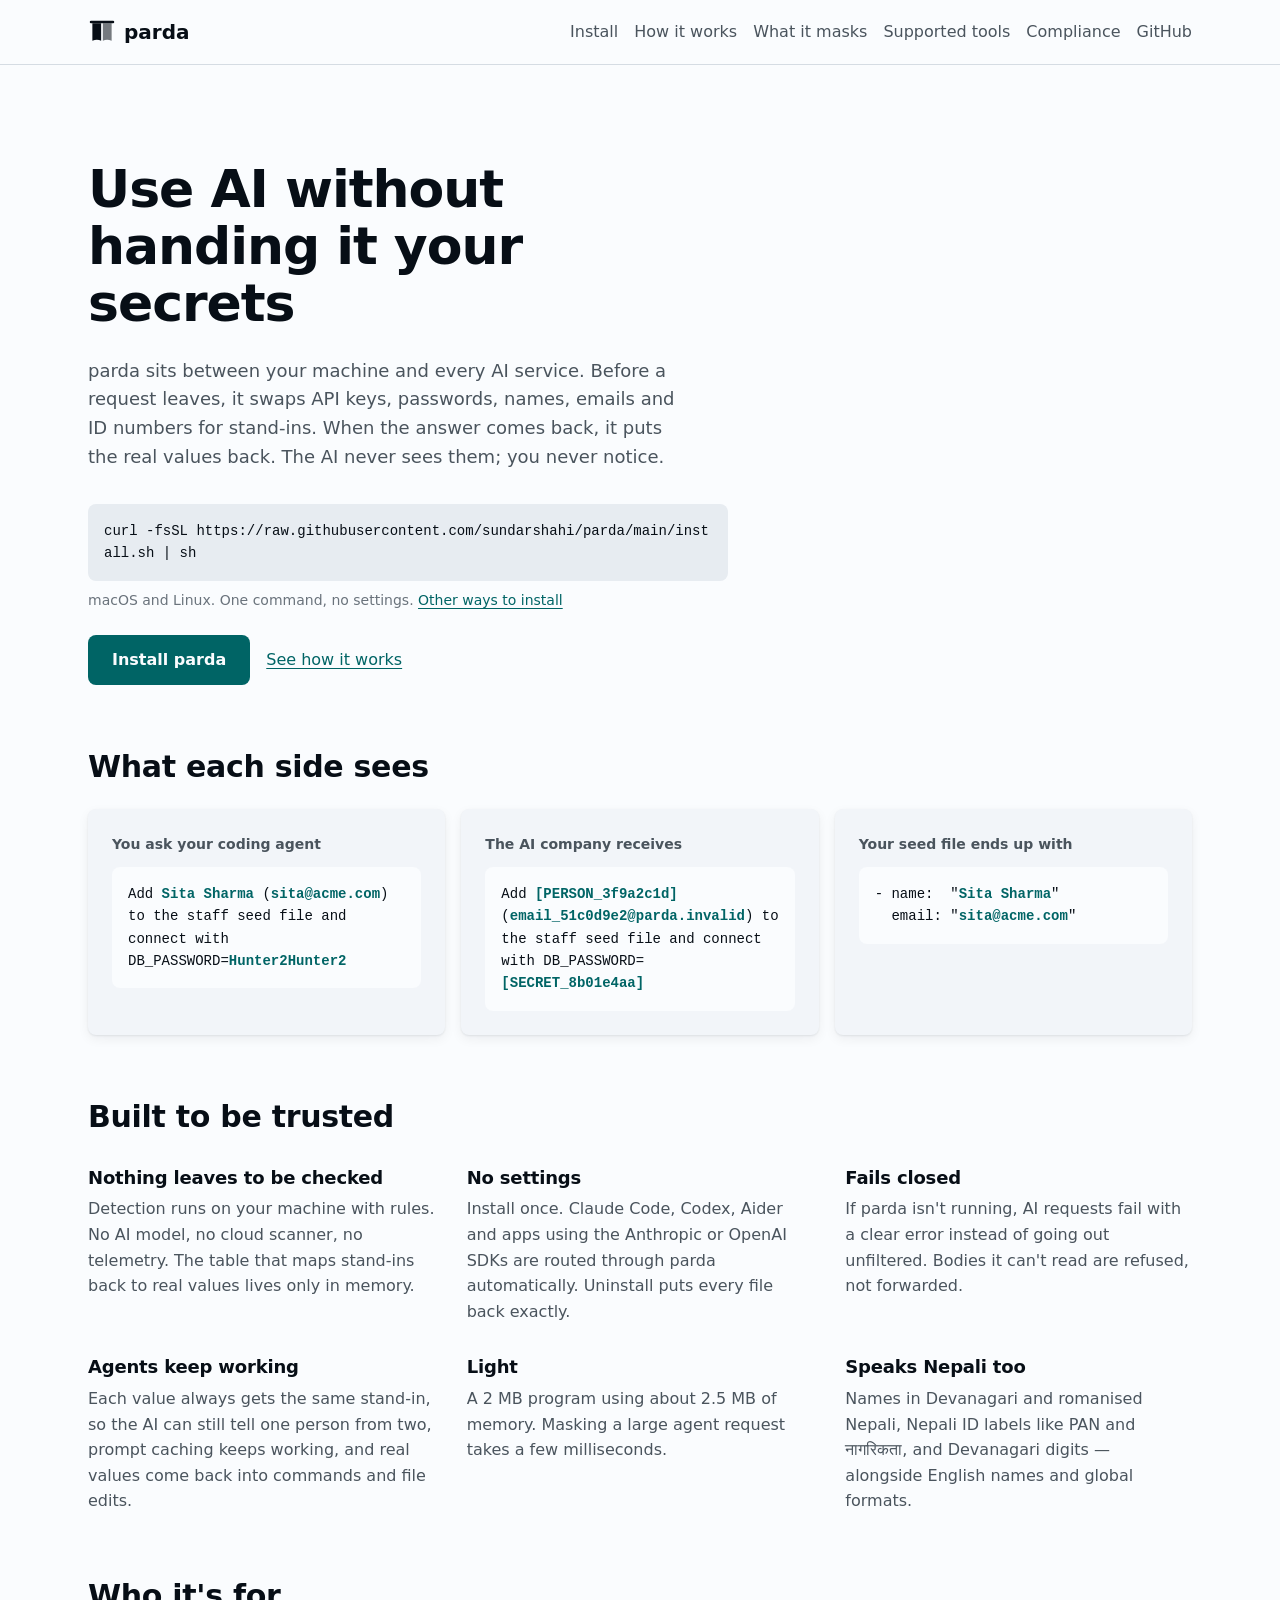
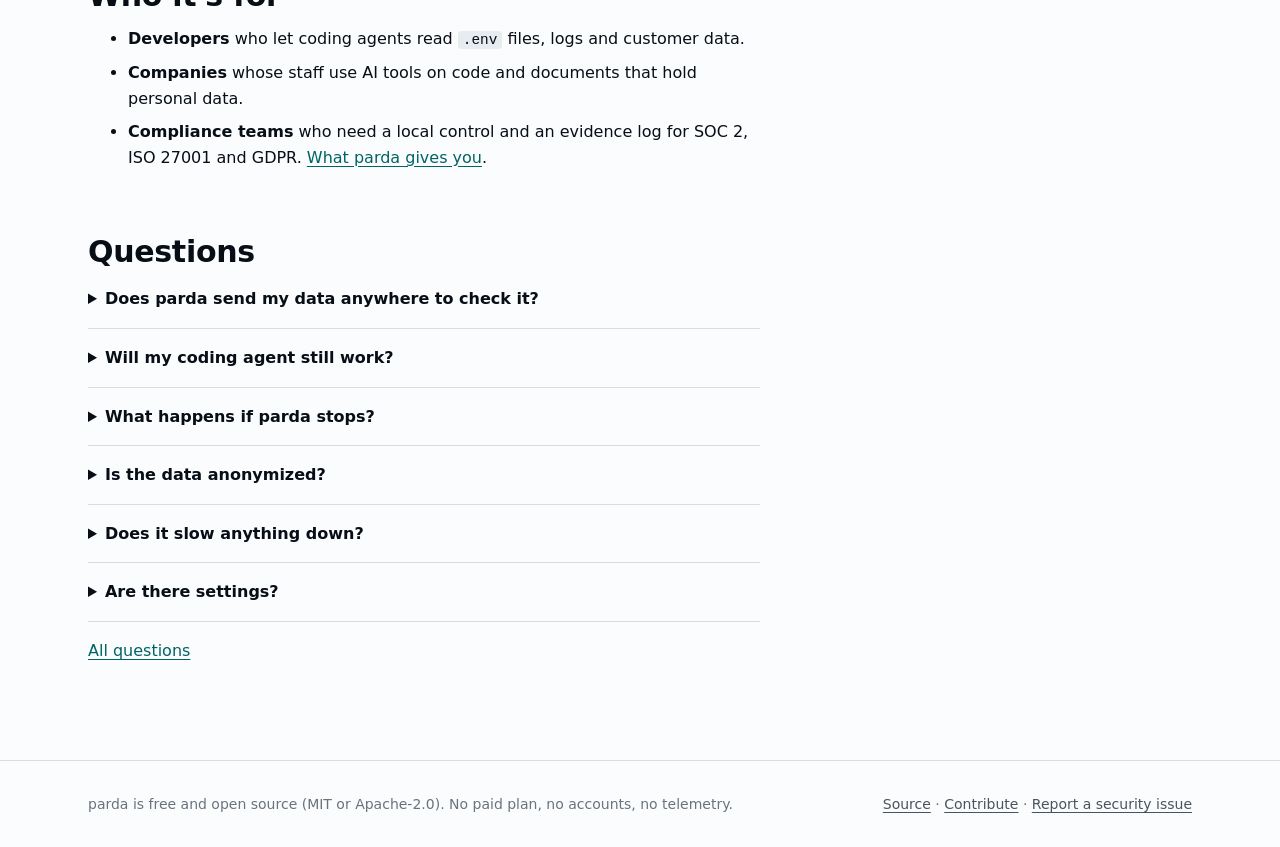
==== site/index.html @ 13eb5319 "Docs, website, CI and installer - README, CONTRIBUTING, SECURITY, CHANGELOG, issue and PR templates " ====
<!doctype html>
<html lang="en">
<head>
<meta charset="utf-8">
<meta name="viewport" content="width=device-width, initial-scale=1">
<title>parda — keep secrets and personal data out of AI tools</title>
<meta name="description" content="Free, open-source local proxy that masks API keys, passwords, names, emails and IDs before Claude Code, Codex and other AI tools send them — and restores them in the answer.">
<link rel="canonical" href="https://sundarshahi.github.io/parda/">
<link rel="icon" href="favicon.svg" type="image/svg+xml">
<link rel="stylesheet" href="style.css">
<meta name="theme-color" content="#1f6f78">
<meta property="og:type" content="website">
<meta property="og:site_name" content="parda">
<meta property="og:title" content="parda — keep secrets and personal data out of AI tools">
<meta property="og:description" content="Free, open-source local proxy that masks API keys, passwords, names, emails and IDs before Claude Code, Codex and other AI tools send them — and restores them in the answer.">
<meta property="og:url" content="https://sundarshahi.github.io/parda/">
<meta property="og:image" content="https://sundarshahi.github.io/parda/og.png">
<meta property="og:image:width" content="1200">
<meta property="og:image:height" content="630">
<meta name="twitter:card" content="summary_large_image">
<script type="application/ld+json">{"@context": "https://schema.org", "@type": "SoftwareApplication", "name": "parda", "applicationCategory": "SecurityApplication", "operatingSystem": "macOS, Linux", "description": "Local proxy that masks secrets and personal data before AI coding agents and apps send them, and restores the real values in the answer.", "url": "https://sundarshahi.github.io/parda/", "downloadUrl": "https://github.com/sundarshahi/parda/releases/latest", "license": "https://opensource.org/licenses/MIT", "offers": {"@type": "Offer", "price": "0", "priceCurrency": "USD"}}</script>
<script type="application/ld+json">{"@context": "https://schema.org", "@type": "FAQPage", "mainEntity": [{"@type": "Question", "name": "Does parda send my data anywhere to check it?", "acceptedAnswer": {"@type": "Answer", "text": "No. parda checks everything on your machine with fixed rules. It never asks an AI model or any outside service whether something is sensitive, and it makes no network calls of its own. The only traffic it sends is the request your AI tool was already making, with the sensitive parts replaced."}}, {"@type": "Question", "name": "Will my coding agent still work?", "acceptedAnswer": {"@type": "Answer", "text": "Yes. The AI sees a stand-in like [PERSON_8b01e4aa] instead of a name, and parda puts the real value back into the answer before your tool sees it — including into the commands and file edits an agent makes. parda also tells the model that stand-ins are placeholders to use as written. We tested this with Claude Code writing a file that contains a masked name, email and password: the file came out with the real values."}}, {"@type": "Question", "name": "What happens if parda stops?", "acceptedAnswer": {"@type": "Answer", "text": "Your AI tools fail with a connection error until it is running again. That is on purpose: a request never goes out unfiltered. parda starts at login and restarts itself if it crashes."}}, {"@type": "Question", "name": "Is the data anonymized?", "acceptedAnswer": {"@type": "Answer", "text": "No, and we don't claim it is. Stand-ins are pseudonyms: your machine can turn them back into real values. Under GDPR that is still personal data. What parda guarantees is narrower and checkable: the real values never leave your machine."}}, {"@type": "Question", "name": "Does it slow anything down?", "acceptedAnswer": {"@type": "Answer", "text": "Barely. Masking a 150 KB Claude Code request takes about 6–8 ms on an Apple M2 Pro; the AI's own answer takes seconds. parda is a 2 MB program that uses about 2.5 MB of memory when idle and no CPU when nothing is happening."}}, {"@type": "Question", "name": "Are there settings?", "acceptedAnswer": {"@type": "Answer", "text": "No. parda picks the right technique for each kind of data and routes your tools automatically. If something you already used sat between your tools and the AI (another proxy, a company gateway), parda keeps sending requests on to it."}}]}</script>
</head>
<body>
<a class="skip" href="#main">Skip to content</a>
<header class="top"><div class="wrap"><a class="brand" href="./"><svg viewBox="0 0 32 32" aria-hidden="true"><rect x="2" y="3" width="28" height="3" rx="1.5" fill="currentColor"/><path d="M5 6h10v20c-3-1.5-6.5-1.5-10 0z" fill="currentColor"/><path d="M17 6h10v20c-3.5-1.5-7-1.5-10 0z" fill="currentColor" opacity=".55"/></svg>parda</a><nav aria-label="Main"><a href="install.html">Install</a><a href="how-it-works.html">How it works</a><a href="what-it-masks.html">What it masks</a><a href="tools.html">Supported tools</a><a href="compliance.html">Compliance</a><a href="https://github.com/sundarshahi/parda">GitHub</a></nav></div></header>
<main id="main">
<div class="wrap">
<section class="hero">
<h1>Use AI without handing it your secrets</h1>
<p class="lede">parda sits between your machine and every AI service. Before a request leaves, it swaps API keys, passwords, names, emails and ID numbers for stand-ins. When the answer comes back, it puts the real values back. The AI never sees them; you never notice.</p>
<div class="install"><pre><code>curl -fsSL https://raw.githubusercontent.com/sundarshahi/parda/main/install.sh | sh</code></pre><p>macOS and Linux. One command, no settings. <a href="install.html">Other ways to install</a></p></div>
<div class="actions"><a class="btn primary" href="install.html">Install parda</a><a href="how-it-works.html">See how it works</a></div>
</section>

<section aria-labelledby="flow-h">
<h2 id="flow-h" class="prose" style="margin-top:0">What each side sees</h2>
<div class="flow">
<figure><figcaption>You ask your coding agent</figcaption><pre>Add <span class="hl">Sita Sharma</span> (<span class="hl">sita@acme.com</span>) to the staff seed file and connect with DB_PASSWORD=<span class="hl">Hunter2Hunter2</span></pre></figure>
<figure><figcaption>The AI company receives</figcaption><pre>Add <span class="hl">[PERSON_3f9a2c1d]</span> (<span class="hl">email_51c0d9e2@parda.invalid</span>) to the staff seed file and connect with DB_PASSWORD=<span class="hl">[SECRET_8b01e4aa]</span></pre></figure>
<figure><figcaption>Your seed file ends up with</figcaption><pre>- name:  "<span class="hl">Sita Sharma</span>"
  email: "<span class="hl">sita@acme.com</span>"</pre></figure>
</div>
</section>

<section class="section" aria-labelledby="why-h">
<h2 id="why-h">Built to be trusted</h2>
<div class="points">
<div><h3>Nothing leaves to be checked</h3><p>Detection runs on your machine with rules. No AI model, no cloud scanner, no telemetry. The table that maps stand-ins back to real values lives only in memory.</p></div>
<div><h3>No settings</h3><p>Install once. Claude Code, Codex, Aider and apps using the Anthropic or OpenAI SDKs are routed through parda automatically. Uninstall puts every file back exactly.</p></div>
<div><h3>Fails closed</h3><p>If parda isn't running, AI requests fail with a clear error instead of going out unfiltered. Bodies it can't read are refused, not forwarded.</p></div>
<div><h3>Agents keep working</h3><p>Each value always gets the same stand-in, so the AI can still tell one person from two, prompt caching keeps working, and real values come back into commands and file edits.</p></div>
<div><h3>Light</h3><p>A 2 MB program using about 2.5 MB of memory. Masking a large agent request takes a few milliseconds.</p></div>
<div><h3>Speaks Nepali too</h3><p>Names in Devanagari and romanised Nepali, Nepali ID labels like PAN and नागरिकता, and Devanagari digits — alongside English names and global formats.</p></div>
</div>
</section>

<section class="section prose" aria-labelledby="who-h">
<h2 id="who-h">Who it's for</h2>
<ul>
<li><strong>Developers</strong> who let coding agents read <code>.env</code> files, logs and customer data.</li>
<li><strong>Companies</strong> whose staff use AI tools on code and documents that hold personal data.</li>
<li><strong>Compliance teams</strong> who need a local control and an evidence log for SOC 2, ISO 27001 and GDPR. <a href="compliance.html">What parda gives you</a>.</li>
</ul>
</section>

<section class="section prose" aria-labelledby="faq-h">
<h2 id="faq-h">Questions</h2>
<details><summary>Does parda send my data anywhere to check it?</summary><p>No. parda checks everything on your machine with fixed rules. It never asks an AI model or any outside service whether something is sensitive, and it makes no network calls of its own. The only traffic it sends is the request your AI tool was already making, with the sensitive parts replaced.</p></details><details><summary>Will my coding agent still work?</summary><p>Yes. The AI sees a stand-in like [PERSON_8b01e4aa] instead of a name, and parda puts the real value back into the answer before your tool sees it — including into the commands and file edits an agent makes. parda also tells the model that stand-ins are placeholders to use as written. We tested this with Claude Code writing a file that contains a masked name, email and password: the file came out with the real values.</p></details><details><summary>What happens if parda stops?</summary><p>Your AI tools fail with a connection error until it is running again. That is on purpose: a request never goes out unfiltered. parda starts at login and restarts itself if it crashes.</p></details><details><summary>Is the data anonymized?</summary><p>No, and we don't claim it is. Stand-ins are pseudonyms: your machine can turn them back into real values. Under GDPR that is still personal data. What parda guarantees is narrower and checkable: the real values never leave your machine.</p></details><details><summary>Does it slow anything down?</summary><p>Barely. Masking a 150 KB Claude Code request takes about 6–8 ms on an Apple M2 Pro; the AI's own answer takes seconds. parda is a 2 MB program that uses about 2.5 MB of memory when idle and no CPU when nothing is happening.</p></details><details><summary>Are there settings?</summary><p>No. parda picks the right technique for each kind of data and routes your tools automatically. If something you already used sat between your tools and the AI (another proxy, a company gateway), parda keeps sending requests on to it.</p></details>
<p><a href="faq.html">All questions</a></p>
</section>
</div>
</main>
<footer class="foot"><div class="wrap"><span>parda is free and open source (MIT or Apache-2.0). No paid plan, no accounts, no telemetry.</span><span><a href="https://github.com/sundarshahi/parda">Source</a> · <a href="https://github.com/sundarshahi/parda/blob/main/CONTRIBUTING.md">Contribute</a> · <a href="security.html">Report a security issue</a></span></div></footer>
</body>
</html>
---- site/style.css ----
/* parda site. Every value comes from the tokens below; nothing is set at the call site. */

:root {
  /* spacing: 4 8 12 16 24 32 48 64 96 */
  --s1: 0.25rem; --s2: 0.5rem; --s3: 0.75rem; --s4: 1rem; --s5: 1.5rem;
  --s6: 2rem; --s7: 3rem; --s8: 4rem; --s9: 6rem;
  /* type: 14 16 18 20 24 30 40 52 */
  --t-xs: 0.875rem; --t-sm: 1rem; --t-md: 1.125rem; --t-lg: 1.25rem; --t-xl: 1.5rem;
  --t-2xl: 1.875rem; --t-3xl: 2.5rem; --t-4xl: 3.25rem;
  --radius: 8px; --radius-sm: 4px;
  --prose: 42rem; --wide: 72rem;
  --font: ui-sans-serif, system-ui, -apple-system, "Segoe UI", Roboto, "Noto Sans", "Noto Sans Devanagari", sans-serif;
  --mono: ui-monospace, "SF Mono", SFMono-Regular, Menlo, Consolas, "Liberation Mono", monospace;

  /* cool greys, slightly blue */
  --g0: oklch(99% 0.003 250); --g1: oklch(97% 0.006 250); --g2: oklch(94% 0.009 250);
  --g3: oklch(89% 0.012 250); --g5: oklch(70% 0.015 250); --g6: oklch(55% 0.018 250);
  --g7: oklch(44% 0.02 250); --g8: oklch(32% 0.02 250); --g9: oklch(22% 0.02 250); --g10: oklch(16% 0.02 250);
  /* accent: deep teal */
  --a1: oklch(96% 0.025 195); --a2: oklch(90% 0.05 195); --a6: oklch(52% 0.1 195); --a7: oklch(45% 0.09 195);
  --a8: oklch(36% 0.07 195);
  --warn-bg: oklch(96% 0.04 85); --warn-fg: oklch(40% 0.08 70);

  --bg: var(--g0); --bg-soft: var(--g1); --bg-code: var(--g2); --line: var(--g3);
  --text: var(--g10); --text-2: var(--g7); --text-3: var(--g6);
  --accent: var(--a7); --accent-strong: var(--a8); --accent-soft: var(--a1); --accent-line: var(--a2);
  --shadow: 0 1px 2px oklch(20% 0.02 250 / 0.08), 0 4px 12px oklch(20% 0.02 250 / 0.06);
  color-scheme: light dark;
}

@media (prefers-color-scheme: dark) {
  :root {
    --bg: var(--g10); --bg-soft: oklch(19% 0.02 250); --bg-code: oklch(23% 0.02 250); --line: oklch(30% 0.02 250);
    --text: var(--g1); --text-2: var(--g5); --text-3: oklch(62% 0.015 250);
    --accent: oklch(78% 0.09 195); --accent-strong: oklch(85% 0.08 195); --accent-soft: oklch(26% 0.04 195);
    --accent-line: oklch(36% 0.05 195);
    --warn-bg: oklch(28% 0.04 80); --warn-fg: oklch(85% 0.08 85);
    --shadow: 0 1px 2px oklch(0% 0 0 / 0.4), 0 4px 12px oklch(0% 0 0 / 0.3);
  }
}

*, *::before, *::after { box-sizing: border-box; }
html { -webkit-text-size-adjust: 100%; }
body { margin: 0; background: var(--bg); color: var(--text); font: 400 var(--t-sm)/1.6 var(--font); }
img, svg { max-width: 100%; height: auto; }

a { color: var(--accent); text-underline-offset: 0.2em; }
a:hover { color: var(--accent-strong); }
:focus-visible { outline: 3px solid var(--accent); outline-offset: 2px; border-radius: var(--radius-sm); }

.skip { position: absolute; left: var(--s4); top: -10rem; padding: var(--s2) var(--s4); background: var(--bg); z-index: 10; }
.skip:focus { top: var(--s4); }

.wrap { max-width: var(--wide); margin: 0 auto; padding: 0 var(--s5); }

/* header */
.top { border-bottom: 1px solid var(--line); }
.top .wrap { display: flex; align-items: center; gap: var(--s5); min-height: 4rem; flex-wrap: wrap; }
.brand { display: flex; align-items: center; gap: var(--s2); font-weight: 700; font-size: var(--t-lg); color: var(--text); text-decoration: none; }
.brand svg { width: 1.75rem; height: 1.75rem; }
.top nav { display: flex; gap: var(--s4); flex-wrap: wrap; margin-left: auto; }
.top nav a { color: var(--text-2); text-decoration: none; font-weight: 500; padding: var(--s2) 0; }
.top nav a:hover, .top nav a[aria-current="page"] { color: var(--text); }
.top nav a[aria-current="page"] { box-shadow: inset 0 -2px 0 var(--accent); }

/* type */
h1, h2, h3 { line-height: 1.2; margin: 0; font-weight: 700; letter-spacing: -0.01em; }
h1 { font-size: var(--t-3xl); line-height: 1.1; letter-spacing: -0.02em; }
h2 { font-size: var(--t-2xl); margin-top: var(--s8); }
h3 { font-size: var(--t-lg); margin-top: var(--s6); }
h2 + p, h3 + p, h2 + ul, h3 + ul, h2 + table, h3 + table { margin-top: var(--s3); }
p, ul, ol, table, pre, .note { margin: var(--s4) 0 0; }
li + li { margin-top: var(--s2); }
.lede { font-size: var(--t-md); color: var(--text-2); max-width: 38rem; }
.muted { color: var(--text-2); }
strong { font-weight: 600; }

code { font-family: var(--mono); font-size: 0.9em; background: var(--bg-code); padding: 0.1em 0.35em; border-radius: var(--radius-sm); }
pre { font-family: var(--mono); font-size: var(--t-xs); line-height: 1.6; background: var(--bg-code); padding: var(--s4); border-radius: var(--radius); overflow-x: auto; }
pre code { background: none; padding: 0; font-size: inherit; }

table { border-collapse: collapse; width: 100%; font-size: var(--t-xs); }
th, td { text-align: left; vertical-align: top; padding: var(--s3) var(--s4) var(--s3) 0; border-bottom: 1px solid var(--line); }
th { font-weight: 600; color: var(--text-2); }
td.num, th.num { text-align: right; }
.table-scroll { overflow-x: auto; }

.note { background: var(--accent-soft); padding: var(--s4) var(--s5); border-radius: var(--radius); }
.note.warn { background: var(--warn-bg); color: var(--warn-fg); }
.note > :first-child { margin-top: 0; }

/* page layouts */
main { padding-bottom: var(--s9); }
.doc { display: grid; grid-template-columns: minmax(0, 1fr); gap: var(--s6); padding-top: var(--s6); }
.doc article { max-width: var(--prose); min-width: 0; }
.doc aside nav { display: flex; flex-wrap: wrap; gap: var(--s1) var(--s4); font-size: var(--t-xs); }
.doc aside nav a { color: var(--text-2); text-decoration: none; padding: var(--s1) 0; }
.doc aside nav a:hover, .doc aside nav a[aria-current="page"] { color: var(--text); }
.doc aside nav a[aria-current="page"] { font-weight: 600; }
.doc aside h2 { font-size: var(--t-xs); margin: 0 0 var(--s2); color: var(--text-3); text-transform: uppercase; letter-spacing: 0.06em; }
@media (min-width: 60rem) {
  .doc { grid-template-columns: 12rem minmax(0, 1fr); gap: var(--s7); padding-top: var(--s7); }
  .doc aside nav { flex-direction: column; flex-wrap: nowrap; }
  .doc aside { position: sticky; top: var(--s5); align-self: start; }
}

/* landing */
.hero { padding: var(--s9) 0 var(--s8); }
.hero h1 { font-size: var(--t-3xl); max-width: 16ch; }
@media (min-width: 48rem) { .hero h1 { font-size: var(--t-4xl); } }
.hero .lede { margin-top: var(--s5); }
.install { margin-top: var(--s6); max-width: 40rem; }
.install pre { margin: var(--s2) 0 0; font-size: var(--t-xs); white-space: pre-wrap; word-break: break-all; }
.install p { font-size: var(--t-xs); color: var(--text-3); margin-top: var(--s2); }
.actions { display: flex; gap: var(--s4); align-items: center; flex-wrap: wrap; margin-top: var(--s5); }
.btn { display: inline-block; padding: var(--s3) var(--s5); border-radius: var(--radius); font-weight: 600; text-decoration: none; }
.btn.primary { background: var(--accent); color: var(--bg); }
.btn.primary:hover { background: var(--accent-strong); color: var(--bg); }

.flow { display: grid; gap: var(--s4); margin-top: var(--s5); }
@media (min-width: 56rem) { .flow { grid-template-columns: repeat(3, 1fr); } }
.flow figure { margin: 0; background: var(--bg-soft); border-radius: var(--radius); padding: var(--s5); box-shadow: var(--shadow); }
.flow figcaption { font-size: var(--t-xs); font-weight: 600; color: var(--text-2); }
.flow pre { background: var(--bg); margin-top: var(--s3); white-space: pre-wrap; word-break: break-word; }
.flow .hl { color: var(--accent); font-weight: 600; }

.points { display: grid; gap: var(--s6); margin-top: var(--s6); }
@media (min-width: 48rem) { .points { grid-template-columns: repeat(3, 1fr); } }
.points h3 { margin-top: 0; font-size: var(--t-md); }
.points p { margin-top: var(--s2); color: var(--text-2); }

.section { padding-top: var(--s8); }
.section > h2:first-child { margin-top: 0; }
.prose { max-width: var(--prose); }

details { border-bottom: 1px solid var(--line); padding: var(--s4) 0; }
details summary { cursor: pointer; font-weight: 600; }
details p { color: var(--text-2); margin-top: var(--s3); }

/* footer */
.foot { border-top: 1px solid var(--line); padding: var(--s6) 0; font-size: var(--t-xs); color: var(--text-3); }
.foot .wrap { display: flex; gap: var(--s5); flex-wrap: wrap; justify-content: space-between; }
.foot a { color: var(--text-2); }
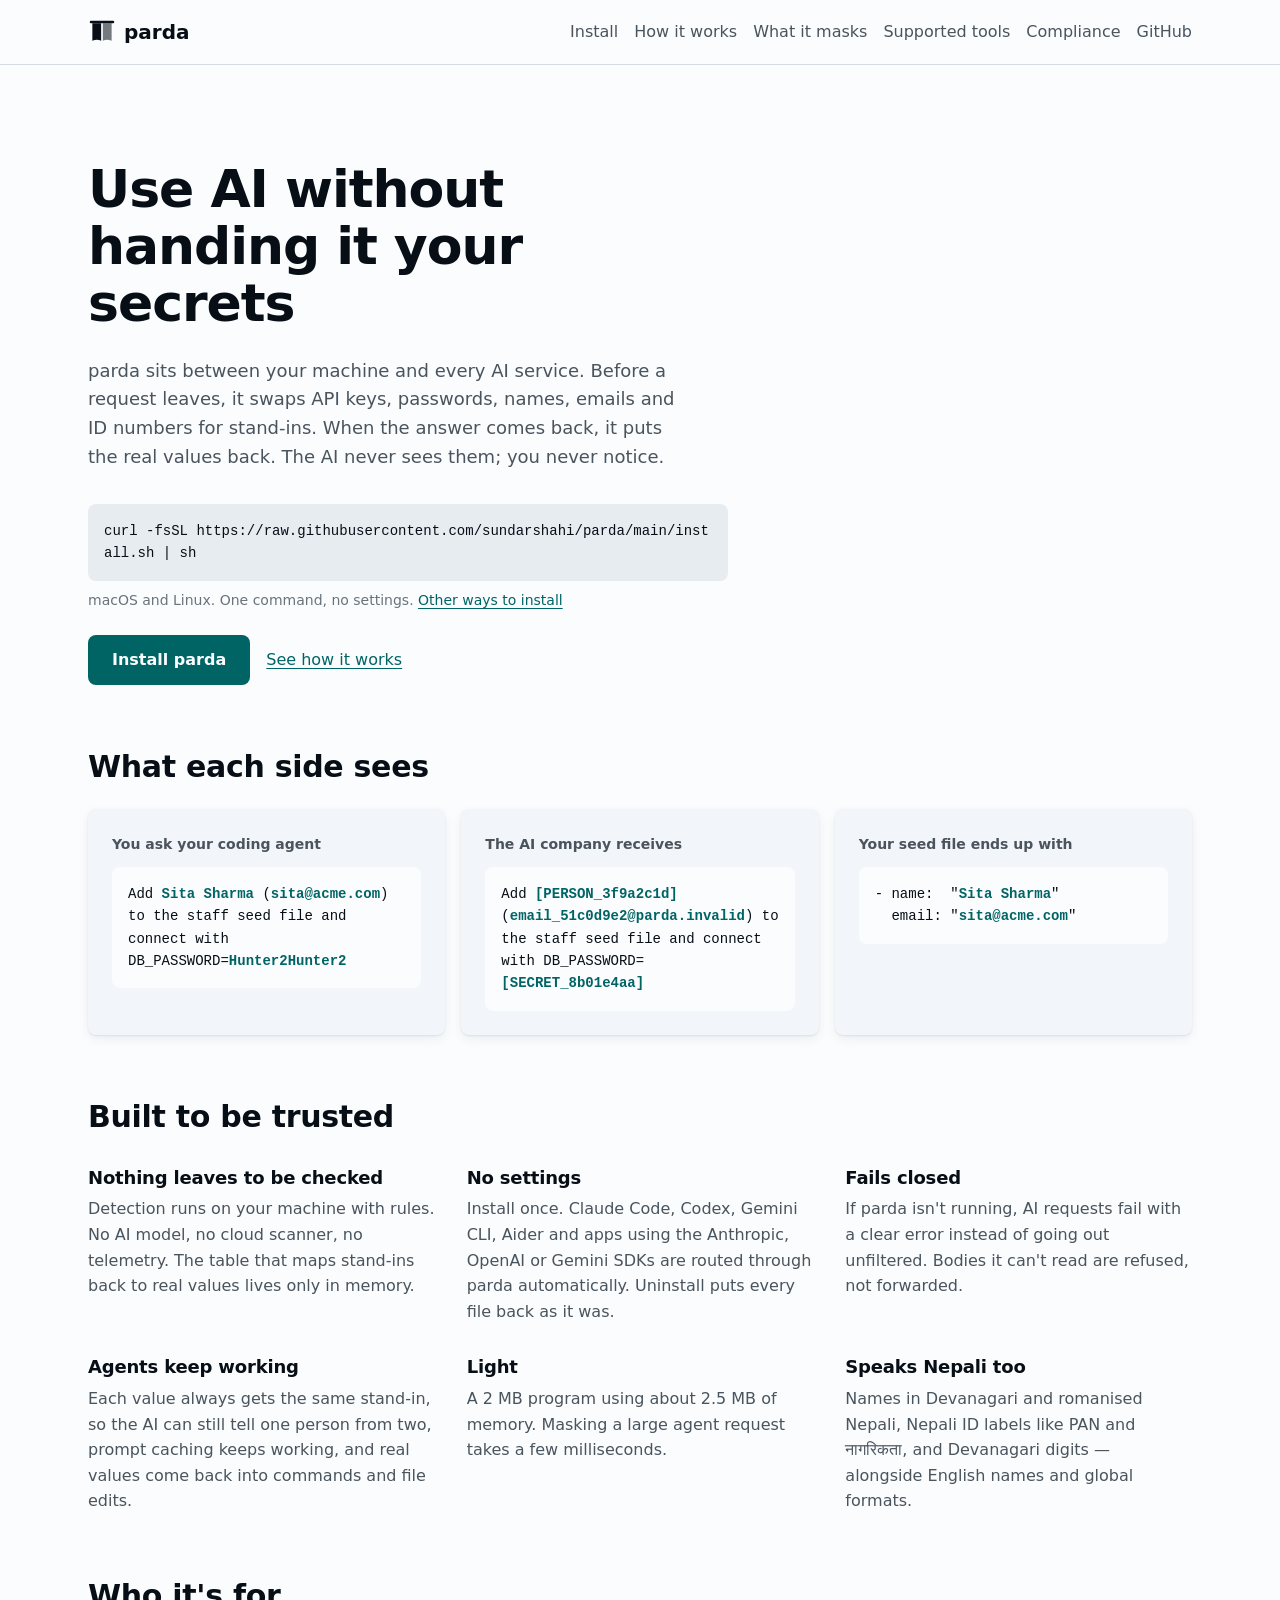
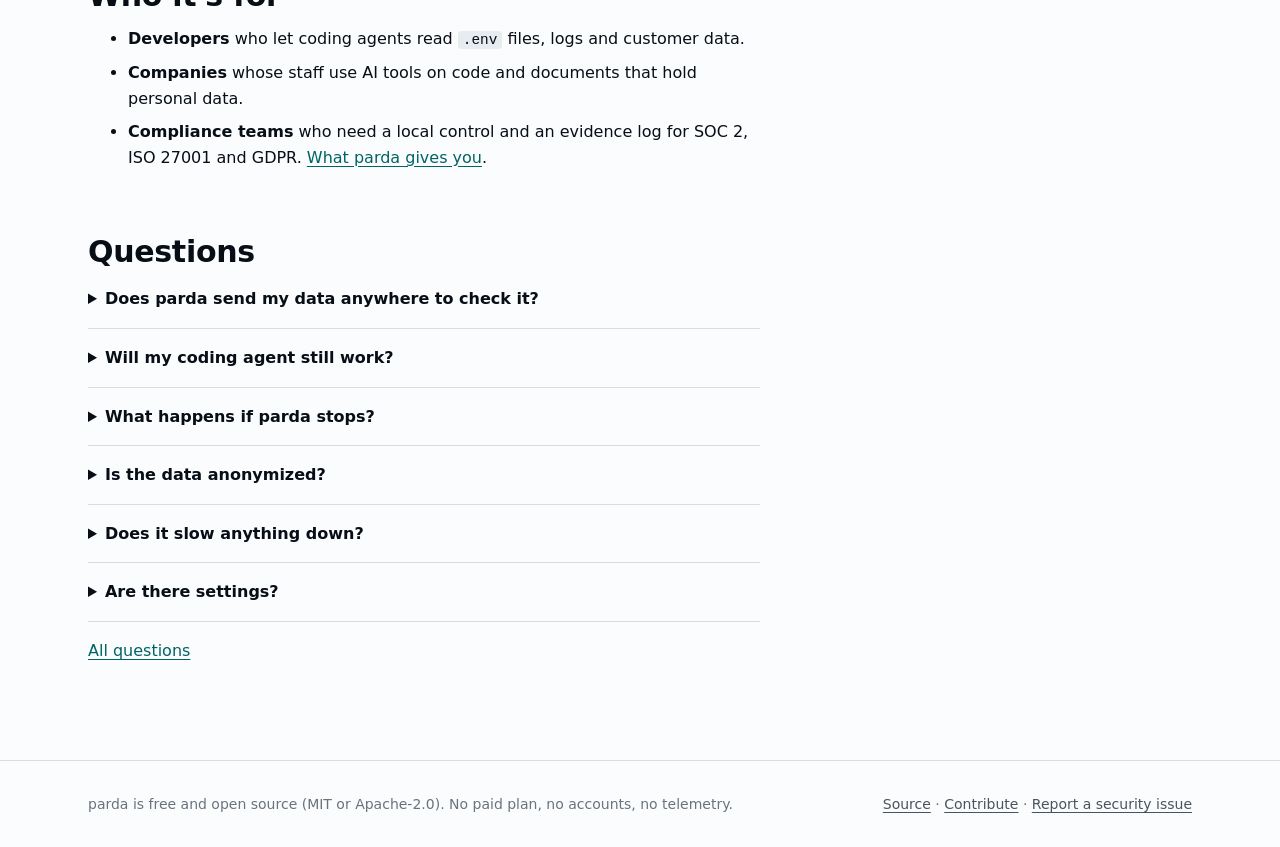
==== commit a7a4bd97: "Close audit findings: masked values re-masked on return, secret-named JSON keys, port refuses web pa" ====
--- a/site/index.html
+++ b/site/index.html
@@ -47,7 +47,7 @@
 <h2 id="why-h">Built to be trusted</h2>
 <div class="points">
 <div><h3>Nothing leaves to be checked</h3><p>Detection runs on your machine with rules. No AI model, no cloud scanner, no telemetry. The table that maps stand-ins back to real values lives only in memory.</p></div>
-<div><h3>No settings</h3><p>Install once. Claude Code, Codex, Aider and apps using the Anthropic or OpenAI SDKs are routed through parda automatically. Uninstall puts every file back exactly.</p></div>
+<div><h3>No settings</h3><p>Install once. Claude Code, Codex, Gemini CLI, Aider and apps using the Anthropic, OpenAI or Gemini SDKs are routed through parda automatically. Uninstall puts every file back as it was.</p></div>
 <div><h3>Fails closed</h3><p>If parda isn't running, AI requests fail with a clear error instead of going out unfiltered. Bodies it can't read are refused, not forwarded.</p></div>
 <div><h3>Agents keep working</h3><p>Each value always gets the same stand-in, so the AI can still tell one person from two, prompt caching keeps working, and real values come back into commands and file edits.</p></div>
 <div><h3>Light</h3><p>A 2 MB program using about 2.5 MB of memory. Masking a large agent request takes a few milliseconds.</p></div>
